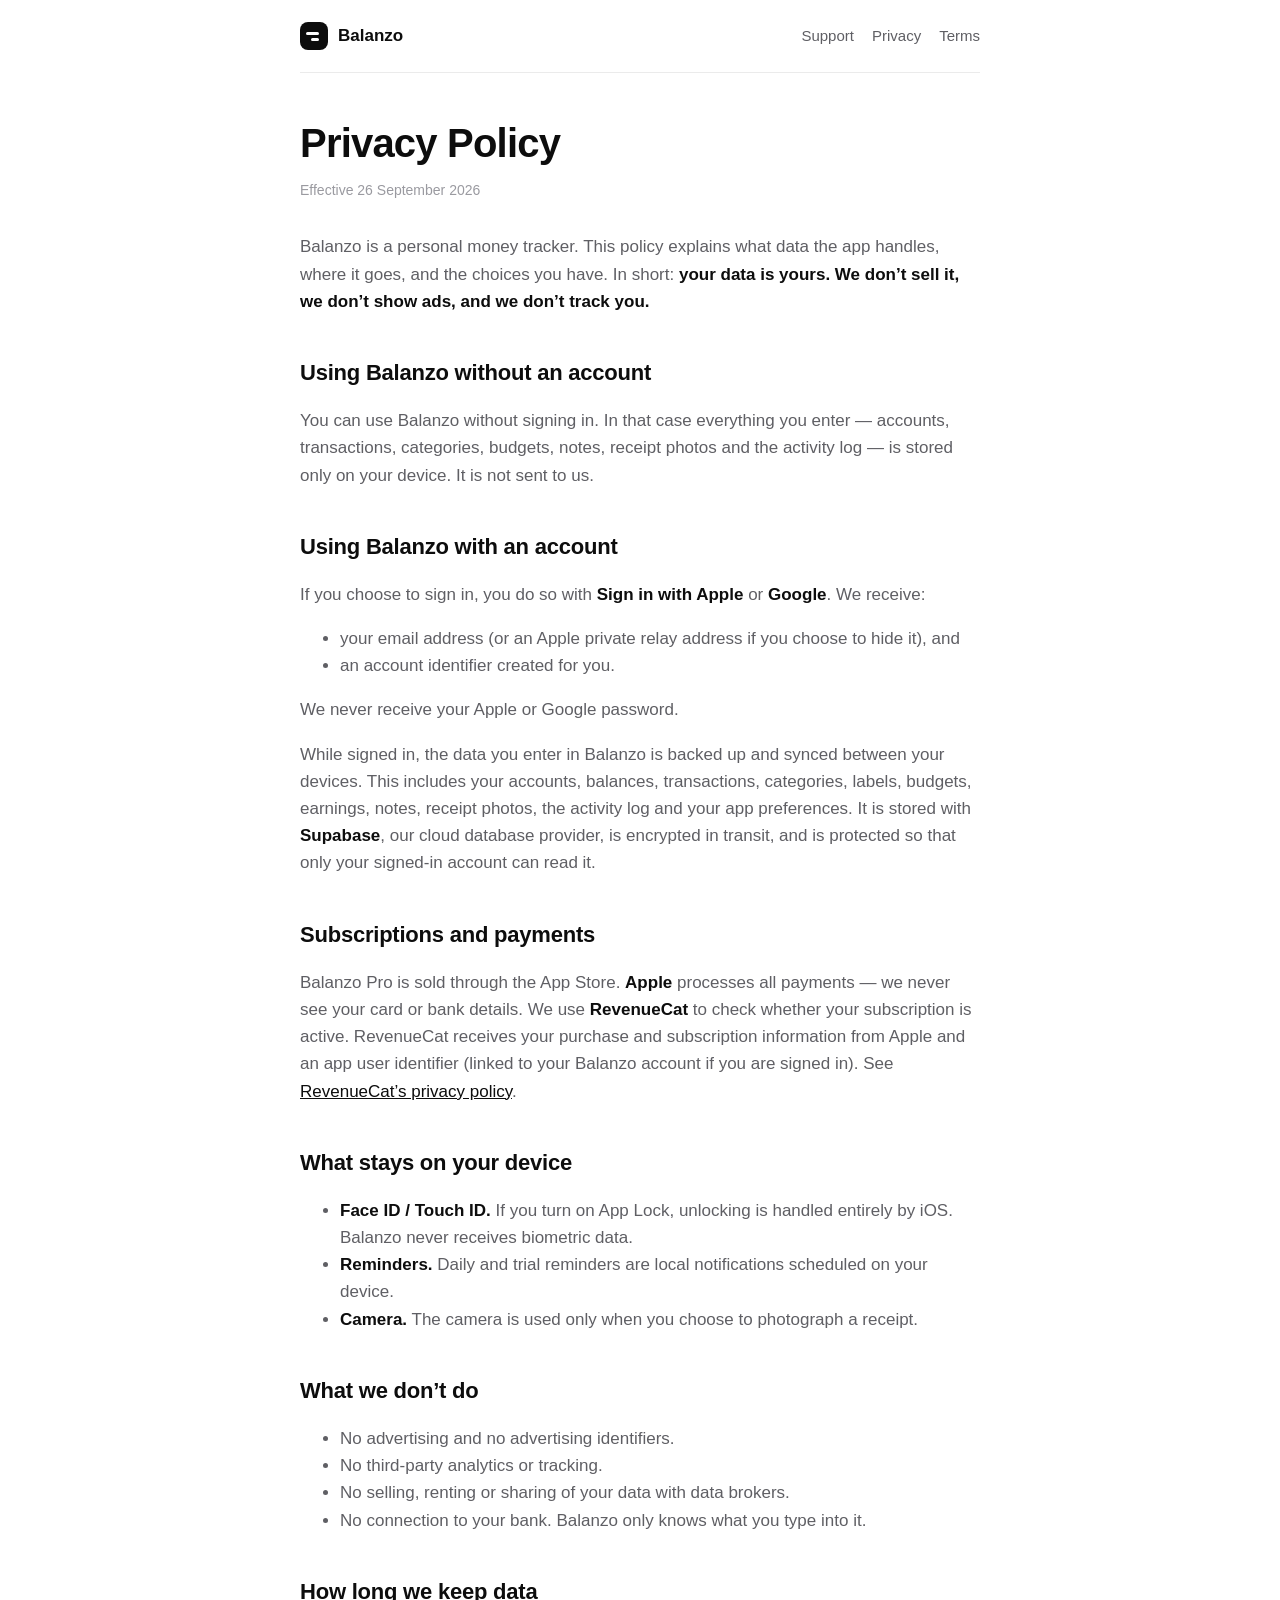
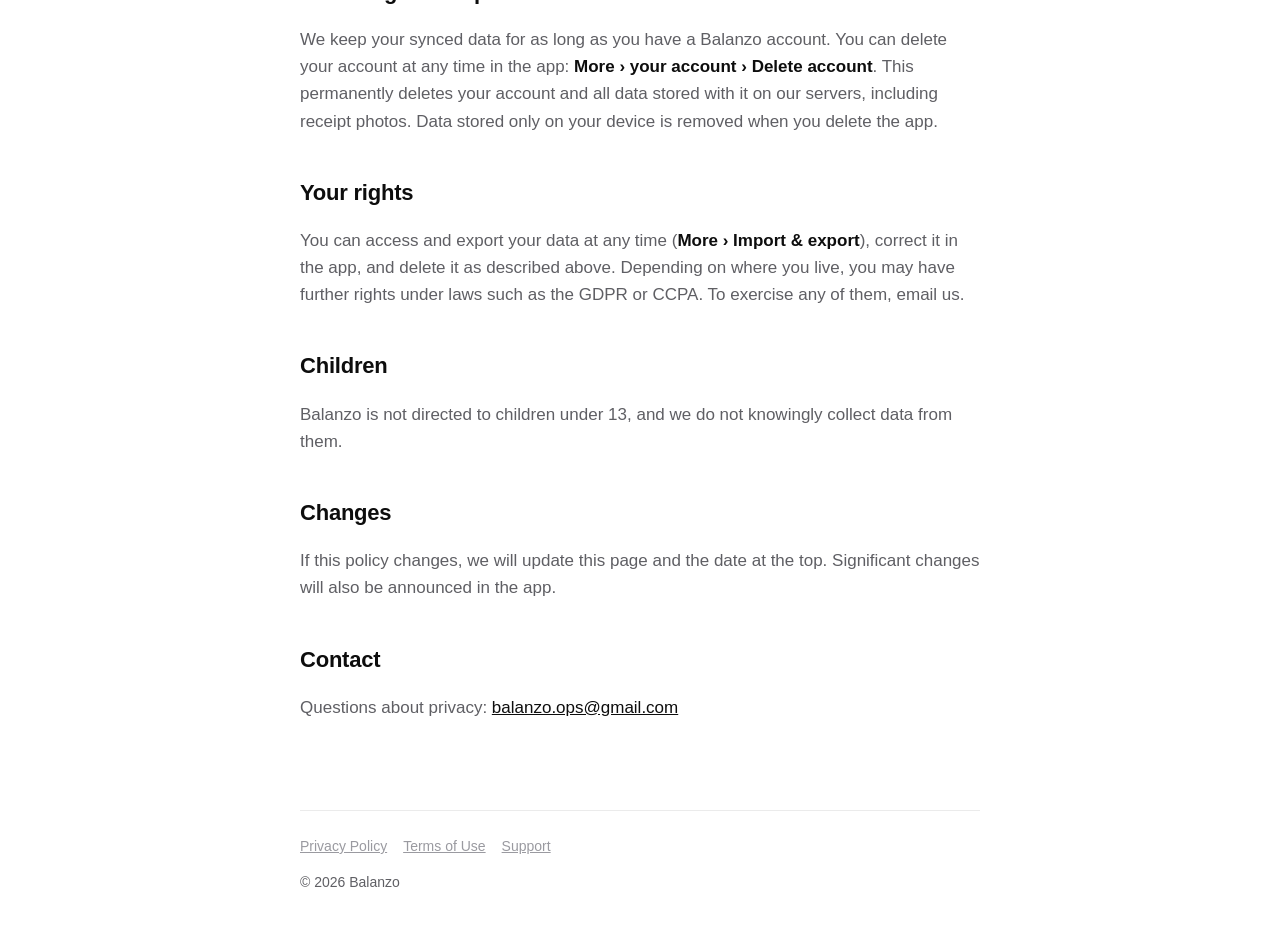
==== privacy/index.html @ 1281036e "Balanzo site: home, privacy, terms, support" ====
<!doctype html>
<html lang="en">
<head>
<meta charset="utf-8">
<meta name="viewport" content="width=device-width, initial-scale=1">
<title>Privacy Policy — Balanzo</title>
<meta name="description" content="How Balanzo handles your data.">
<link rel="stylesheet" href="../style.css">
</head>
<body>
<div class="wrap">
<header class="bar">
  <a class="brand" href="../"><span class="mark"><i></i><i></i></span>Balanzo</a>
  <nav><a href="../support/">Support</a><a href="../privacy/">Privacy</a><a href="../terms/">Terms</a></nav>
</header>
<main>

<h1>Privacy Policy</h1>
<p class="meta">Effective 26 September 2026</p>
<p>Balanzo is a personal money tracker. This policy explains what data the app handles, where it goes, and the choices you have. In short: <strong>your data is yours. We don’t sell it, we don’t show ads, and we don’t track you.</strong></p>

<h2>Using Balanzo without an account</h2>
<p>You can use Balanzo without signing in. In that case everything you enter — accounts, transactions, categories, budgets, notes, receipt photos and the activity log — is stored only on your device. It is not sent to us.</p>

<h2>Using Balanzo with an account</h2>
<p>If you choose to sign in, you do so with <strong>Sign in with Apple</strong> or <strong>Google</strong>. We receive:</p>
<ul>
  <li>your email address (or an Apple private relay address if you choose to hide it), and</li>
  <li>an account identifier created for you.</li>
</ul>
<p>We never receive your Apple or Google password.</p>
<p>While signed in, the data you enter in Balanzo is backed up and synced between your devices. This includes your accounts, balances, transactions, categories, labels, budgets, earnings, notes, receipt photos, the activity log and your app preferences. It is stored with <strong>Supabase</strong>, our cloud database provider, is encrypted in transit, and is protected so that only your signed-in account can read it.</p>

<h2>Subscriptions and payments</h2>
<p>Balanzo Pro is sold through the App Store. <strong>Apple</strong> processes all payments — we never see your card or bank details. We use <strong>RevenueCat</strong> to check whether your subscription is active. RevenueCat receives your purchase and subscription information from Apple and an app user identifier (linked to your Balanzo account if you are signed in). See <a href="https://www.revenuecat.com/privacy">RevenueCat’s privacy policy</a>.</p>

<h2>What stays on your device</h2>
<ul>
  <li><strong>Face ID / Touch ID.</strong> If you turn on App Lock, unlocking is handled entirely by iOS. Balanzo never receives biometric data.</li>
  <li><strong>Reminders.</strong> Daily and trial reminders are local notifications scheduled on your device.</li>
  <li><strong>Camera.</strong> The camera is used only when you choose to photograph a receipt.</li>
</ul>

<h2>What we don’t do</h2>
<ul>
  <li>No advertising and no advertising identifiers.</li>
  <li>No third-party analytics or tracking.</li>
  <li>No selling, renting or sharing of your data with data brokers.</li>
  <li>No connection to your bank. Balanzo only knows what you type into it.</li>
</ul>

<h2>How long we keep data</h2>
<p>We keep your synced data for as long as you have a Balanzo account. You can delete your account at any time in the app: <strong>More › your account › Delete account</strong>. This permanently deletes your account and all data stored with it on our servers, including receipt photos. Data stored only on your device is removed when you delete the app.</p>

<h2>Your rights</h2>
<p>You can access and export your data at any time (<strong>More › Import &amp; export</strong>), correct it in the app, and delete it as described above. Depending on where you live, you may have further rights under laws such as the GDPR or CCPA. To exercise any of them, email us.</p>

<h2>Children</h2>
<p>Balanzo is not directed to children under 13, and we do not knowingly collect data from them.</p>

<h2>Changes</h2>
<p>If this policy changes, we will update this page and the date at the top. Significant changes will also be announced in the app.</p>

<h2>Contact</h2>
<p>Questions about privacy: <a href="mailto:balanzo.ops@gmail.com">balanzo.ops@gmail.com</a></p>

</main>
<footer>
  <a href="../privacy/">Privacy Policy</a><a href="../terms/">Terms of Use</a><a href="../support/">Support</a>
  <p>© 2026 Balanzo</p>
</footer>
</div>
</body>
</html>
---- style.css ----
:root {
  --paper: #ffffff;
  --ink: #0d0d0d;
  --ink-2: #5f5f64;
  --ink-3: #9a9aa0;
  --surface: #f5f5f6;
  --line: rgba(0, 0, 0, 0.08);
  color-scheme: light dark;
}

@media (prefers-color-scheme: dark) {
  :root {
    --paper: #000000;
    --ink: #f5f5f5;
    --ink-2: #a0a0a6;
    --ink-3: #6a6a70;
    --surface: #141415;
    --line: rgba(255, 255, 255, 0.12);
  }
}

* { box-sizing: border-box; }

html { -webkit-text-size-adjust: 100%; }

body {
  margin: 0;
  background: var(--paper);
  color: var(--ink);
  font: 17px/1.6 -apple-system, BlinkMacSystemFont, "SF Pro Text", "Inter", "Segoe UI", Roboto, sans-serif;
  -webkit-font-smoothing: antialiased;
}

.wrap { max-width: 720px; margin: 0 auto; padding: 0 20px; }

header.bar {
  display: flex; align-items: center; justify-content: space-between;
  padding: 22px 0; border-bottom: 1px solid var(--line);
}

.brand { display: flex; align-items: center; gap: 10px; color: var(--ink); text-decoration: none; font-weight: 600; }

.mark {
  width: 28px; height: 28px; border-radius: 8px; background: var(--ink);
  display: inline-flex; flex-direction: column; justify-content: center; align-items: flex-start;
  gap: 3px; padding-left: 6px;
}
.mark i { display: block; height: 3px; border-radius: 2px; background: var(--paper); }
.mark i:first-child { width: 13px; }
.mark i:last-child { width: 8px; margin-left: 5px; }

nav a { color: var(--ink-2); text-decoration: none; margin-left: 18px; font-size: 15px; }
nav a:hover { color: var(--ink); }

main { padding: 48px 0 72px; }

h1 { font-size: 40px; line-height: 1.1; letter-spacing: -0.02em; margin: 0 0 12px; }
h2 { font-size: 22px; letter-spacing: -0.01em; margin: 40px 0 8px; }
h3 { font-size: 17px; margin: 24px 0 4px; }
p, li { color: var(--ink-2); }
strong { color: var(--ink); }
a { color: var(--ink); }
.lede { font-size: 20px; color: var(--ink-2); margin: 0 0 32px; }
.meta { color: var(--ink-3); font-size: 14px; margin-bottom: 32px; }

.card { background: var(--surface); border-radius: 18px; padding: 20px 22px; margin: 16px 0; }
.card p { margin: 6px 0 0; }

.button {
  display: inline-block; background: var(--ink); color: var(--paper); text-decoration: none;
  padding: 14px 24px; border-radius: 999px; font-weight: 600;
}

.grid { display: grid; gap: 12px; grid-template-columns: repeat(auto-fit, minmax(200px, 1fr)); margin: 32px 0; }
.grid .card { margin: 0; }
.grid h3 { margin: 0; }

footer { border-top: 1px solid var(--line); padding: 24px 0 40px; color: var(--ink-3); font-size: 14px; }
footer a { color: var(--ink-3); margin-right: 16px; }

@media (max-width: 480px) {
  h1 { font-size: 32px; }
  nav a { margin-left: 12px; }
}
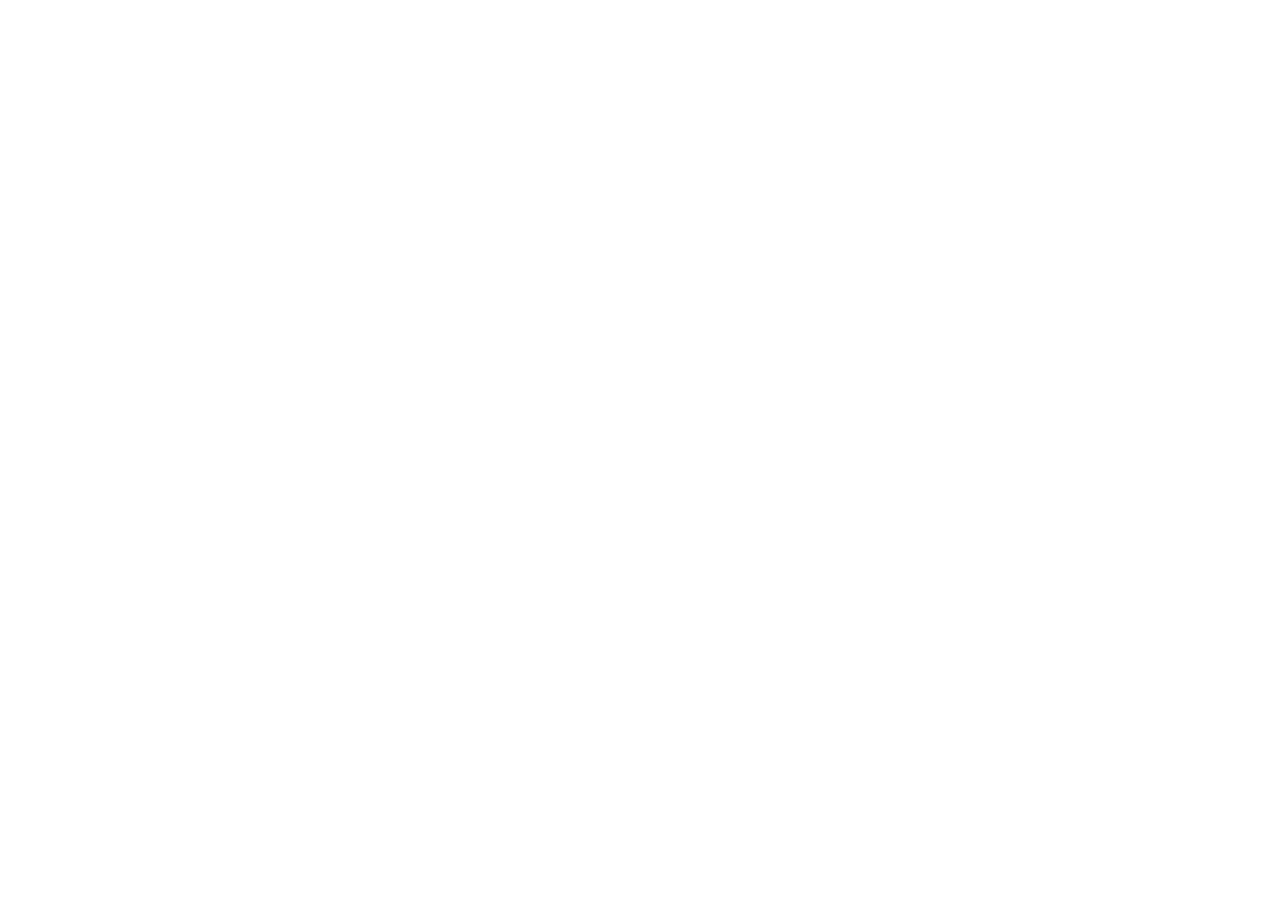
==== commit 83492c1d: "Redirect to https://balanzo-app.vercel.app Co-Authored-By: Claude Opus 5.5 <noreply@anthropic.com>" ====
--- a/privacy/index.html
+++ b/privacy/index.html
@@ -1,74 +1,7 @@
 <!doctype html>
-<html lang="en">
-<head>
-<meta charset="utf-8">
-<meta name="viewport" content="width=device-width, initial-scale=1">
-<title>Privacy Policy — Balanzo</title>
-<meta name="description" content="How Balanzo handles your data.">
-<link rel="stylesheet" href="../style.css">
-</head>
-<body>
-<div class="wrap">
-<header class="bar">
-  <a class="brand" href="../"><span class="mark"><i></i><i></i></span>Balanzo</a>
-  <nav><a href="../support/">Support</a><a href="../privacy/">Privacy</a><a href="../terms/">Terms</a></nav>
-</header>
-<main>
-
-<h1>Privacy Policy</h1>
-<p class="meta">Effective 26 September 2026</p>
-<p>Balanzo is a personal money tracker. This policy explains what data the app handles, where it goes, and the choices you have. In short: <strong>your data is yours. We don’t sell it, we don’t show ads, and we don’t track you.</strong></p>
-
-<h2>Using Balanzo without an account</h2>
-<p>You can use Balanzo without signing in. In that case everything you enter — accounts, transactions, categories, budgets, notes, receipt photos and the activity log — is stored only on your device. It is not sent to us.</p>
-
-<h2>Using Balanzo with an account</h2>
-<p>If you choose to sign in, you do so with <strong>Sign in with Apple</strong> or <strong>Google</strong>. We receive:</p>
-<ul>
-  <li>your email address (or an Apple private relay address if you choose to hide it), and</li>
-  <li>an account identifier created for you.</li>
-</ul>
-<p>We never receive your Apple or Google password.</p>
-<p>While signed in, the data you enter in Balanzo is backed up and synced between your devices. This includes your accounts, balances, transactions, categories, labels, budgets, earnings, notes, receipt photos, the activity log and your app preferences. It is stored with <strong>Supabase</strong>, our cloud database provider, is encrypted in transit, and is protected so that only your signed-in account can read it.</p>
-
-<h2>Subscriptions and payments</h2>
-<p>Balanzo Pro is sold through the App Store. <strong>Apple</strong> processes all payments — we never see your card or bank details. We use <strong>RevenueCat</strong> to check whether your subscription is active. RevenueCat receives your purchase and subscription information from Apple and an app user identifier (linked to your Balanzo account if you are signed in). See <a href="https://www.revenuecat.com/privacy">RevenueCat’s privacy policy</a>.</p>
-
-<h2>What stays on your device</h2>
-<ul>
-  <li><strong>Face ID / Touch ID.</strong> If you turn on App Lock, unlocking is handled entirely by iOS. Balanzo never receives biometric data.</li>
-  <li><strong>Reminders.</strong> Daily and trial reminders are local notifications scheduled on your device.</li>
-  <li><strong>Camera.</strong> The camera is used only when you choose to photograph a receipt.</li>
-</ul>
-
-<h2>What we don’t do</h2>
-<ul>
-  <li>No advertising and no advertising identifiers.</li>
-  <li>No third-party analytics or tracking.</li>
-  <li>No selling, renting or sharing of your data with data brokers.</li>
-  <li>No connection to your bank. Balanzo only knows what you type into it.</li>
-</ul>
-
-<h2>How long we keep data</h2>
-<p>We keep your synced data for as long as you have a Balanzo account. You can delete your account at any time in the app: <strong>More › your account › Delete account</strong>. This permanently deletes your account and all data stored with it on our servers, including receipt photos. Data stored only on your device is removed when you delete the app.</p>
-
-<h2>Your rights</h2>
-<p>You can access and export your data at any time (<strong>More › Import &amp; export</strong>), correct it in the app, and delete it as described above. Depending on where you live, you may have further rights under laws such as the GDPR or CCPA. To exercise any of them, email us.</p>
-
-<h2>Children</h2>
-<p>Balanzo is not directed to children under 13, and we do not knowingly collect data from them.</p>
-
-<h2>Changes</h2>
-<p>If this policy changes, we will update this page and the date at the top. Significant changes will also be announced in the app.</p>
-
-<h2>Contact</h2>
-<p>Questions about privacy: <a href="mailto:balanzo.ops@gmail.com">balanzo.ops@gmail.com</a></p>
-
-</main>
-<footer>
-  <a href="../privacy/">Privacy Policy</a><a href="../terms/">Terms of Use</a><a href="../support/">Support</a>
-  <p>© 2026 Balanzo</p>
-</footer>
-</div>
-</body>
-</html>
+<html lang="en"><head><meta charset="utf-8"><title>Page moved</title>
+<meta name="robots" content="noindex">
+<link rel="canonical" href="https://balanzo-app.vercel.app/privacy/">
+<meta http-equiv="refresh" content="0; url=https://balanzo-app.vercel.app/privacy/">
+<script>location.replace("https://balanzo-app.vercel.app/privacy/" + location.search + location.hash);</script>
+</head><body><p>This page has moved to <a href="https://balanzo-app.vercel.app/privacy/">https://balanzo-app.vercel.app/privacy/</a>.</p></body></html>
